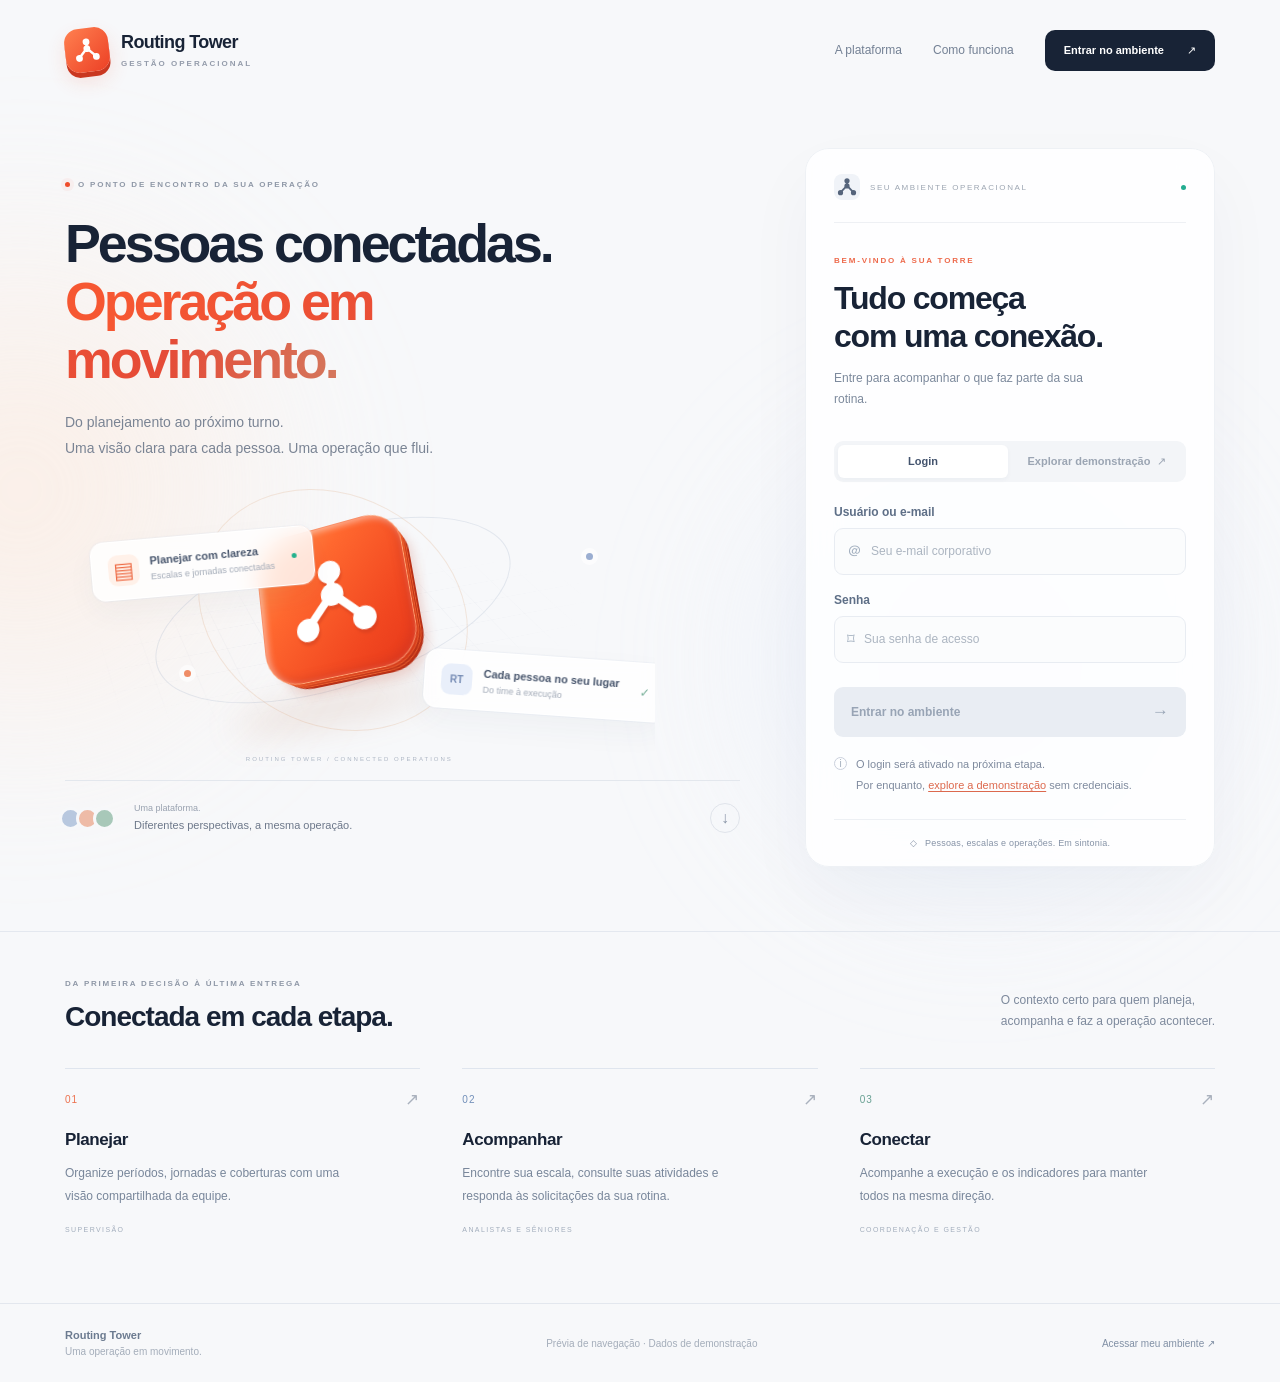
==== index.html @ df86e474 "Renova portal com marca 3D animada e acesso integrado" ====
<!doctype html>
<html lang="pt-BR"><head><meta charset="utf-8"><meta name="viewport" content="width=device-width,initial-scale=1"><meta name="theme-color" content="#f7f8fa"><meta name="description" content="Routing Tower. Pessoas, escalas e operações conectadas em um só ambiente."><title>Routing Tower · Sua operação em movimento</title><link rel="icon" href="./panels/icons/icon32.png"><link rel="stylesheet" href="./assets/landing.css?v=20261027b"></head>
<body>
<div class="ambient ambient-orange" aria-hidden="true"></div><div class="ambient ambient-blue" aria-hidden="true"></div>
<header class="navigation"><a href="./index.html" class="identity" aria-label="Routing Tower, início"><span class="identity-mark"><svg viewBox="0 0 100 100" fill="none" aria-hidden="true"><path d="M50 30V45M50 45L26 70M50 45L74 70" stroke="currentColor" stroke-width="7" stroke-linecap="round" stroke-linejoin="round"/><circle cx="50" cy="26" r="10" fill="currentColor"/><circle cx="50" cy="46" r="10" fill="currentColor"/><circle cx="25" cy="72" r="10" fill="currentColor"/><circle cx="75" cy="72" r="10" fill="currentColor"/></svg></span><span>Routing Tower<small>GESTÃO OPERACIONAL</small></span></a><nav aria-label="Navegação principal"><a href="#plataforma">A plataforma</a><a href="#fluxo">Como funciona</a><button class="nav-access" data-login>Entrar no ambiente <span aria-hidden="true">↗</span></button></nav></header>
<main>
<section class="hero-layout" id="plataforma">
<div class="story"><div class="eyebrow"><span></span> O PONTO DE ENCONTRO DA SUA OPERAÇÃO</div><h1>Pessoas conectadas.<br><em>Operação em<br class="desktop-break"> movimento.</em></h1><p class="intro">Do planejamento ao próximo turno.<br>Uma visão clara para cada pessoa. Uma operação que flui.</p>
<div class="scene" id="brandScene" role="img" aria-label="Símbolo Routing Tower em três dimensões, conectando pessoas e operações">
<div class="scene-grid" aria-hidden="true"></div><div class="ground-shadow" aria-hidden="true"></div>
<div class="orbit orbit-one" aria-hidden="true"></div><div class="orbit orbit-two" aria-hidden="true"></div>
<div class="brand-float" aria-hidden="true"><div class="brand-object" id="brandObject"><div class="brand-back"></div><div class="brand-layer layer-one"></div><div class="brand-layer layer-two"></div><div class="brand-face"><svg viewBox="0 0 100 100" fill="none" aria-hidden="true"><path d="M50 30V45M50 45L26 70M50 45L74 70" stroke="currentColor" stroke-width="7" stroke-linecap="round" stroke-linejoin="round"/><circle cx="50" cy="26" r="10" fill="currentColor"/><circle cx="50" cy="46" r="10" fill="currentColor"/><circle cx="25" cy="72" r="10" fill="currentColor"/><circle cx="75" cy="72" r="10" fill="currentColor"/></svg><span class="brand-shine"></span></div></div></div>
<div class="float-label label-plan"><span class="chip-icon">▤</span><div><strong>Planejar com clareza</strong><small>Escalas e jornadas conectadas</small></div><i></i></div>
<div class="float-label label-team"><span class="chip-avatar">RT</span><div><strong>Cada pessoa no seu lugar</strong><small>Do time à execução</small></div><span class="chip-check">✓</span></div>
<span class="orbit-dot dot-one" aria-hidden="true"></span><span class="orbit-dot dot-two" aria-hidden="true"></span><span class="coordinate" aria-hidden="true">ROUTING TOWER / CONNECTED OPERATIONS</span>
</div>
<div class="story-footer"><span class="connected-dots"><i></i><i></i><i></i></span><p>Uma plataforma.<strong>Diferentes perspectivas, a mesma operação.</strong></p><a href="#fluxo" aria-label="Conhecer o fluxo">↓</a></div></div>
<aside class="access-card" id="acesso" aria-labelledby="accessTitle"><div class="card-topline"><span class="mini-mark"><svg viewBox="0 0 100 100" fill="none" aria-hidden="true"><path d="M50 30V45M50 45L26 70M50 45L74 70" stroke="currentColor" stroke-width="7" stroke-linecap="round" stroke-linejoin="round"/><circle cx="50" cy="26" r="10" fill="currentColor"/><circle cx="50" cy="46" r="10" fill="currentColor"/><circle cx="25" cy="72" r="10" fill="currentColor"/><circle cx="75" cy="72" r="10" fill="currentColor"/></svg></span><span>SEU AMBIENTE OPERACIONAL</span><span class="card-dot"></span></div><div class="access-heading"><span class="welcome-kicker">BEM-VINDO À SUA TORRE</span><h2 id="accessTitle">Tudo começa<br>com uma conexão.</h2><p>Entre para acompanhar o que faz parte da sua rotina.</p></div>
<div class="access-tabs" role="tablist" aria-label="Forma de acesso"><button id="loginTab" role="tab" aria-selected="true" aria-controls="loginPanel">Login</button><button id="demoTab" role="tab" aria-selected="false" aria-controls="demoPanel">Explorar demonstração <span>↗</span></button></div>
<section id="loginPanel" role="tabpanel" aria-labelledby="loginTab"><form id="accessForm"><label for="username">Usuário ou e-mail</label><div class="input-shell"><span aria-hidden="true">＠</span><input id="username" type="text" placeholder="Seu e-mail corporativo" autocomplete="off" disabled></div><label for="password">Senha</label><div class="input-shell"><span aria-hidden="true">⌑</span><input id="password" type="password" placeholder="Sua senha de acesso" autocomplete="off" disabled></div><button class="enter-button" type="submit" disabled>Entrar no ambiente <span>→</span></button></form><div class="preview-notice"><span aria-hidden="true">i</span><p>O login será ativado na próxima etapa.<br>Por enquanto, <button id="tryDemo">explore a demonstração</button> sem credenciais.</p></div></section>
<section id="demoPanel" role="tabpanel" aria-labelledby="demoTab" hidden><form id="loginForm"><label for="demoRole">Como você quer explorar?</label><div class="select-shell"><select id="demoRole" name="role"><option value="supervisor">Supervisor</option><option value="analista">Analista</option><option value="analista_senior">Analista sênior</option><option value="coordenador">Coordenador</option><option value="gerente">Gerente</option></select><span>⌄</span></div><div class="profile-preview"><span id="profileIcon">◈</span><div><strong id="profileName">Uma visão completa da sua equipe</strong><p id="profileDescription">Operação, escala e acompanhamento em um só painel.</p></div></div><button id="submitLogin" class="enter-button" type="submit">Explorar ambiente <span>→</span></button></form><div class="preview-notice"><span aria-hidden="true">i</span><p>Dados fictícios para testar a navegação.<br>Nenhuma ação altera a operação real.</p></div></section>
<div class="access-bottom"><span class="lock-icon" aria-hidden="true">◇</span> Pessoas, escalas e operações. Em sintonia.</div></aside>
</section>
<section class="flow-section" id="fluxo"><div class="flow-heading"><div><span class="eyebrow">DA PRIMEIRA DECISÃO À ÚLTIMA ENTREGA</span><h2>Conectada em cada etapa.</h2></div><p>O contexto certo para quem planeja,<br>acompanha e faz a operação acontecer.</p></div><div class="flow-grid"><article><div class="flow-icon orange">01 <span>↗</span></div><h3>Planejar</h3><p>Organize períodos, jornadas e coberturas com uma visão compartilhada da equipe.</p><span class="flow-tag">SUPERVISÃO</span></article><article><div class="flow-icon blue">02 <span>↗</span></div><h3>Acompanhar</h3><p>Encontre sua escala, consulte suas atividades e responda às solicitações da sua rotina.</p><span class="flow-tag">ANALISTAS E SÊNIORES</span></article><article><div class="flow-icon green">03 <span>↗</span></div><h3>Conectar</h3><p>Acompanhe a execução e os indicadores para manter todos na mesma direção.</p><span class="flow-tag">COORDENAÇÃO E GESTÃO</span></article></div></section>
</main><footer><a class="footer-brand" href="#plataforma">Routing Tower<span>Uma operação em movimento.</span></a><span>Prévia de navegação · Dados de demonstração</span><a href="#acesso" data-login>Acessar meu ambiente ↗</a></footer><script src="./assets/portal.js?v=20261027b" defer></script></body></html>
---- assets/landing.css ----
@charset "UTF-8";
:root{--ink:#182336;--muted:#7a8494;--orange:#ef4d2b;--line:#e6eaf0;--paper:#f7f8fa;font-family:"Segoe UI",Arial,sans-serif;color:var(--ink);background:var(--paper);font-synthesis:none}*{box-sizing:border-box}html{scroll-behavior:smooth;scroll-padding-top:100px}body{margin:0;overflow-x:hidden}button,input,select{font:inherit}button,a{-webkit-tap-highlight-color:transparent}button{cursor:pointer}a{color:inherit;text-decoration:none}button:disabled{cursor:not-allowed}button:focus-visible,a:focus-visible,select:focus-visible,input:focus-visible{outline:3px solid #648de1;outline-offset:5px}[hidden]{display:none!important}.ambient{position:absolute;pointer-events:none;z-index:-1;width:700px;height:700px;border-radius:50%;filter:blur(65px);opacity:.55}.ambient-orange{top:140px;left:-330px;background:radial-gradient(circle,#ffe5d3,transparent 67%)}.ambient-blue{right:0;top:310px;background:radial-gradient(circle,#dde7fa,transparent 65%);width:600px}.navigation{height:100px;max-width:1480px;margin:auto;padding:0 65px;display:flex;align-items:center;justify-content:space-between;gap:25px;position:relative;z-index:10}.identity{display:flex;align-items:center;gap:12px;font-size:18px;font-weight:750;letter-spacing:-.6px}.identity-mark{display:grid;place-items:center;width:44px;height:44px;border-radius:14px;color:#fff;background:linear-gradient(140deg,#ff8050,#ec4025);box-shadow:0 5px 0 #c93720,0 9px 20px #ef4d2b24;transform:rotate(-7deg)}.identity-mark svg{width:34px;height:34px}.identity small{display:block;font-size:8px;letter-spacing:2px;font-weight:600;color:#949cab;margin-top:6px}.navigation nav{display:flex;align-items:center;gap:31px}.navigation nav>a{font-size:12px;color:#738094;transition:color .2s}.navigation nav>a:hover{color:var(--orange)}.nav-access{display:flex;gap:23px;align-items:center;background:var(--ink);color:white;border:0;border-radius:10px;padding:14px 19px;font-size:11px;font-weight:650;transition:transform .25s,box-shadow .25s}.nav-access:hover{transform:translateY(-3px);box-shadow:0 8px 25px #18233625}.hero-layout{display:grid;grid-template-columns:minmax(0,1fr) 410px;gap:65px;max-width:1350px;padding:48px 65px 64px;margin:auto;align-items:center}.story{min-width:0;position:relative}.eyebrow{font-size:8px;letter-spacing:1.8px;font-weight:750;color:#8f98a7;display:flex;align-items:center;gap:8px}.eyebrow>span{width:5px;height:5px;border-radius:50%;background:var(--orange);box-shadow:0 0 0 4px #ef4d2b0c}h1{font-size:clamp(40px,4.2vw,63px);line-height:1.08;letter-spacing:-3px;font-weight:700;margin:25px 0 21px}h1 em{font-style:normal;background:linear-gradient(100deg,#f65732 10%,#e54b37 70%,#d4775d);color:transparent;background-clip:text}.intro{font-size:13px;line-height:1.9;color:var(--muted);margin:0;max-width:410px}.scene{height:305px;position:relative;max-width:620px;margin:0 -15px 0 -30px;perspective:1000px;isolation:isolate}.scene-grid{position:absolute;inset:10px 0 -20px;background-image:linear-gradient(#a7b0c41a 1px,transparent 1px),linear-gradient(90deg,#a7b0c41a 1px,transparent 1px);background-size:38px 38px;transform:rotateX(60deg) rotateZ(-20deg);mask-image:radial-gradient(ellipse,black 10%,transparent 63%);z-index:-1}.ground-shadow{position:absolute;width:200px;height:28px;top:232px;left:48%;transform:translateX(-50%) rotate(-12deg);background:#b8754d2e;filter:blur(17px);border-radius:50%;animation:shadow-breathe 7s ease-in-out infinite}.brand-float{position:absolute;top:58px;left:48%;width:158px;height:158px;transform:translateX(-50%);animation:levitate 7s ease-in-out infinite;perspective:700px}.brand-object{position:relative;width:100%;height:100%;transform-style:preserve-3d;transform:rotateX(16deg) rotateY(-20deg) rotateZ(-8deg);will-change:transform}.brand-face,.brand-back,.brand-layer{position:absolute;inset:0;border-radius:37px;backface-visibility:visible}.brand-back{background:#b93016;transform:translateZ(-29px);box-shadow:3px 6px 12px #be361832}.brand-layer{background:linear-gradient(120deg,#ec5a28,#b62e16);border:1px solid #eb5e2c;transform:translateZ(-20px)}.layer-two{transform:translateZ(-10px);background:linear-gradient(140deg,#ff7c39,#d23718)}.brand-face{display:grid;place-items:center;color:white;background:linear-gradient(135deg,#ff9853 0%,#ff682f 33%,#f14720 75%,#e6381a);border:1px solid #ffc49c99;box-shadow:inset 3px 3px 7px #fff7, inset -4px -5px 9px #b52b2640;transform:translateZ(1px);overflow:hidden}.brand-face svg{width:120px;height:120px;filter:drop-shadow(1px 4px 1px #bd351d55);transform:translateZ(7px)}.brand-shine{position:absolute;inset:-90%;background:linear-gradient(110deg,transparent 43%,#ffffff38 50%,transparent 57%);transform:translateX(-60%);animation:shine 10s ease-in-out infinite;pointer-events:none}.orbit{position:absolute;left:48%;top:148px;width:370px;height:155px;border:1px solid #b3bed14f;border-radius:50%;transform:translate(-50%,-50%) rotate(-18deg);z-index:-1}.orbit-two{width:280px;height:230px;transform:translate(-50%,-50%) rotate(28deg);border-color:#e3ba9c52}.float-label{display:flex;align-items:center;gap:11px;position:absolute;background:#ffffffcf;backdrop-filter:blur(12px);padding:13px 16px;border:1px solid #fff;border-radius:13px;box-shadow:0 12px 30px #3341550b,0 0 0 1px #dce2ed40;animation:drift 8s ease-in-out infinite;white-space:nowrap;z-index:2}.float-label strong{font-size:10px;display:block;color:#45536a;font-weight:650}.float-label small{font-size:8px;color:#a1a9b6;display:block;margin-top:5px}.label-plan{left:9%;top:72px;transform:rotate(-5deg);animation-delay:-2s}.label-team{right:-2%;top:194px;transform:rotate(4deg);animation-delay:-5s}.chip-icon,.chip-avatar{display:grid;place-items:center;width:31px;height:31px;border-radius:9px;background:#fff1e9;color:#ee6b45;font-size:22px}.chip-avatar{background:#e9effa;color:#748ab3;font-size:10px;font-weight:700}.float-label i{width:5px;height:5px;background:#24b18d;border-radius:50%;margin-left:6px}.chip-check{color:#70ab92;margin-left:10px;font-size:12px}.orbit-dot{position:absolute;width:7px;height:7px;border-radius:50%;box-shadow:0 0 0 5px #fff9;animation:dot-glow 4s ease-in-out infinite}.dot-one{left:24%;top:208px;background:#ef8c66}.dot-two{right:10%;top:91px;background:#9baed1;animation-delay:-2s}.coordinate{position:absolute;bottom:5px;left:34%;font-size:6px;color:#acb5c3;letter-spacing:2px}.story-footer{display:flex;gap:13px;align-items:center;border-top:1px solid #e3e7ed;padding-top:20px;margin-top:13px}.story-footer p{font-size:9px;color:#98a1af;line-height:1.7;margin:0}.story-footer strong{display:block;font-size:10px;font-weight:500;color:#6d788a}.story-footer>a{margin-left:auto;border:1px solid #e0e4eb;border-radius:50%;width:30px;height:30px;display:grid;place-items:center;color:#8a96a8}.connected-dots{display:flex;margin-right:5px}.connected-dots i{display:block;width:23px;height:23px;border-radius:50%;background:#b8c8df;border:3px solid var(--paper);margin-left:-6px}.connected-dots i:nth-child(2){background:#eebba7}.connected-dots i:nth-child(3){background:#a8c8b9}.access-card{position:relative;isolation:isolate;background:#ffffffdb;backdrop-filter:blur(16px);border:1px solid #fff;border-radius:24px;padding:25px 28px 0;box-shadow:0 30px 70px #253b650a,0 4px 14px #253b6504;animation:card-appear .8s cubic-bezier(.2,.8,.2,1) both;scroll-margin-top:30px}.access-card::before{content:"";position:absolute;inset:-1px;border:1px solid #dde3ec80;border-radius:24px;pointer-events:none}.card-topline{display:flex;align-items:center;gap:10px;padding-bottom:22px;border-bottom:1px solid #eef0f4;color:#9ca5b2;font-size:7px;letter-spacing:1.6px}.mini-mark{width:26px;height:26px;color:#55647b;background:#f0f3f8;border-radius:8px}.mini-mark svg{width:26px;height:26px}.card-dot{width:5px;height:5px;background:#23ac90;border-radius:50%;margin-left:auto}.access-heading{padding:26px 0 18px}.welcome-kicker{color:#ed694b;letter-spacing:1.8px;font-size:7px;font-weight:750}.access-heading h2{font-size:32px;line-height:1.2;letter-spacing:-1.2px;font-weight:650;margin:12px 0}.access-heading>p{font-size:11px;line-height:1.8;color:#98a1ae;max-width:270px}.access-tabs{display:flex;background:#f3f5f8;padding:4px;border-radius:9px;margin:0 0 23px;gap:4px}.access-tabs button{border:0;padding:10px 8px;background:transparent;flex:1;white-space:nowrap;color:#9ba5b3;font-size:10px;font-weight:600;border-radius:6px;transition:background .2s,color .2s,box-shadow .2s}.access-tabs button[aria-selected=true]{background:white;color:#43536d;box-shadow:0 2px 5px #27394e09}.access-tabs button span{margin-left:4px}label{display:block;font-size:10px;font-weight:600;color:#647187;margin:18px 0 9px}.input-shell{display:flex;align-items:center;border:1px solid #e8ecf2;border-radius:9px;background:#fbfcfd;height:45px;padding:0 12px;gap:9px}.input-shell>span{color:#a1aebe;font-size:15px}.input-shell input{font-size:11px;color:#a0a9b7;background:transparent;border:0;min-width:0;width:100%;padding:10px 0}.input-shell input::placeholder{color:#acb5c1}.input-shell input:disabled{cursor:not-allowed;opacity:1;-webkit-text-fill-color:#acb5c1}.enter-button{border:0;width:100%;display:flex;align-items:center;justify-content:space-between;border-radius:9px;color:white;background:linear-gradient(110deg,#f2613b,#ec4728);padding:15px 17px;margin-top:24px;font-size:11px;font-weight:600;transition:transform .2s,box-shadow .2s}.enter-button:not(:disabled):hover{transform:translateY(-2px);box-shadow:0 7px 20px #ec47282a}.enter-button:disabled{background:#e9edf3;color:#98a4b5}.enter-button span{font-size:17px;font-weight:400}.preview-notice{display:flex;gap:9px;margin:17px 0 23px;color:#9ba5b3}.preview-notice>span{font-size:10px;color:#a1acbb;border:1px solid #c9d0dc;border-radius:50%;width:13px;height:13px;text-align:center;line-height:12px;flex-shrink:0;margin-top:3px}.preview-notice p{font-size:9px;line-height:1.9;margin:0}.preview-notice button{border:0;background:transparent;color:#dc694e;padding:0;font-size:inherit;text-decoration:underline;text-underline-offset:2px}.access-bottom{font-size:8px;color:#a2adbc;display:flex;gap:8px;align-items:center;justify-content:center;border-top:1px solid #edf0f4;padding:18px 0;letter-spacing:.2px}.select-shell{position:relative}.select-shell select{appearance:none;width:100%;padding:14px 38px 14px 14px;border:1px solid #e2e8f0;border-radius:9px;background:white;color:#465873;font-size:12px;cursor:pointer}.select-shell>span{position:absolute;right:16px;top:10px;color:#8b99ac;pointer-events:none}.profile-preview{display:flex;gap:12px;padding:17px 13px;border:1px solid #e8edf5;border-radius:10px;background:#f8fafd;margin:20px 0 5px;min-height:98px}.profile-preview>span{background:#eaf0fb;color:#7891b9;width:30px;height:30px;display:grid;place-items:center;flex-shrink:0;border-radius:8px}.profile-preview strong{font-size:10px;color:#536680;line-height:1.6;display:block}.profile-preview p{font-size:9px;line-height:1.9;color:#9aa5b5;margin:5px 0 0}.flow-section{max-width:1350px;margin:0 auto;padding:47px 65px 70px;border-top:1px solid #e4e8ef}.flow-heading{display:flex;align-items:end;justify-content:space-between;gap:25px}.flow-heading h2{font-size:28px;font-weight:600;letter-spacing:-1px;margin:13px 0 0}.flow-heading>p{color:#98a2b0;font-size:11px;line-height:1.8;margin:0}.flow-grid{display:grid;grid-template-columns:repeat(3,1fr);gap:42px;margin-top:35px}.flow-grid article{border-top:1px solid #dfe5ee;padding-top:20px;transition:transform .3s}.flow-grid article:hover{transform:translateY(-5px)}.flow-icon{display:flex;justify-content:space-between;align-items:center;font-size:10px;color:#ec724f;letter-spacing:1px}.flow-icon>span{color:#a9b1bd;font-size:17px}.flow-icon.blue{color:#718fb9}.flow-icon.green{color:#68a193}.flow-grid h3{font-size:17px;font-weight:600;letter-spacing:-.4px;margin:20px 0 10px}.flow-grid p{font-size:11px;color:#929dad;line-height:1.9;max-width:300px}.flow-tag{display:block;color:#a2adbc;font-size:7px;letter-spacing:1.4px;margin-top:19px}footer{display:flex;align-items:center;justify-content:space-between;gap:20px;border-top:1px solid #e3e7ee;max-width:1350px;padding:25px 65px;margin:auto;color:#a4adba;font-size:9px}.footer-brand{font-size:11px;font-weight:650;color:#6c7b90}.footer-brand span{font-size:9px;font-weight:400;display:block;color:#a4adba;margin-top:5px}footer>a:last-child{font-size:10px;color:#8190a5}@keyframes levitate{0%,100%{translate:0 0}50%{translate:0 -13px}}@keyframes shadow-breathe{0%,100%{scale:1;opacity:1}50%{scale:.85;opacity:.6}}@keyframes drift{0%,100%{translate:0 0}50%{translate:0 -9px}}@keyframes dot-glow{0%,100%{opacity:.5}50%{opacity:1}}@keyframes shine{0%,70%,100%{translate:-70% 0}85%{translate:70% 0}}@keyframes card-appear{from{opacity:0;transform:translateY(20px)}to{opacity:1;transform:translateY(0)}}
@media(min-width:1450px){.hero-layout{gap:95px}.scene{height:330px}.brand-float{top:65px}.label-plan{left:8%}.label-team{right:-4%}}@media(max-width:1150px){.navigation{padding:0 35px}.hero-layout{padding:30px 35px 50px;grid-template-columns:minmax(0,1fr) 370px;gap:30px}h1{font-size:46px;letter-spacing:-2.3px}.access-card{padding:22px 24px 0}.label-plan{left:0;top:57px}.label-team{right:-3%;top:200px}.float-label{padding:11px}.float-label strong{font-size:9px}.float-label small{font-size:7px}.scene{margin-left:-20px;margin-right:-10px}.flow-section{padding:40px 35px 55px}footer{padding:25px 35px}.coordinate{left:18%}}@media(max-width:850px){.hero-layout{grid-template-columns:1fr;max-width:650px;gap:38px;padding-top:35px}.navigation{height:85px}.navigation nav{gap:20px}.navigation nav>a{display:none}h1{font-size:52px}.desktop-break{display:none}.scene{max-width:520px;margin:10px auto 0}.access-card{max-width:450px;width:100%;justify-self:center;padding:25px 28px 0}.story-footer{max-width:520px;margin:auto}.access-heading h2 br{display:none}.access-heading h2{font-size:29px}.access-heading p{max-width:100%}.flow-grid{gap:25px}.flow-heading>p{display:none}.label-plan{left:3%}.label-team{right:0}.coordinate{left:25%}footer>span{display:none}}@media(max-width:500px){.navigation{padding:0 22px;height:80px;gap:10px}.identity{font-size:15px;gap:10px}.identity-mark{width:35px;height:35px;border-radius:11px}.identity-mark svg{width:29px;height:29px}.identity small{font-size:6px;letter-spacing:1.4px}.nav-access{font-size:9px;padding:12px;gap:11px}.hero-layout{padding:30px 23px 45px;gap:32px}.eyebrow{font-size:6px;letter-spacing:1.3px}h1{font-size:42px;letter-spacing:-2px;margin:20px 0}.intro{font-size:12px}.scene{height:280px;margin:15px -12px 0}.brand-float{width:134px;height:134px;top:64px}.brand-face,.brand-back,.brand-layer{border-radius:30px}.brand-face svg{width:102px;height:102px}.orbit-one{width:310px;height:125px}.orbit-two{width:220px;height:205px}.label-plan{left:0;top:42px}.label-team{right:0;top:199px}.float-label{gap:8px;padding:11px;border-radius:10px}.float-label strong{font-size:8px}.float-label small{font-size:6px}.chip-icon,.chip-avatar{width:25px;height:25px;font-size:16px}.chip-avatar{font-size:8px}.label-plan i{display:none}.ground-shadow{top:225px;width:150px}.dot-one{left:15%}.dot-two{right:8%;top:117px}.coordinate{bottom:7px;font-size:5px;letter-spacing:1.6px;left:21%}.access-card{padding:24px 23px 0;border-radius:20px}.access-heading h2{font-size:29px}.story-footer p{font-size:8px}.story-footer strong{font-size:9px}.flow-section{padding:35px 23px 45px}.flow-heading h2{font-size:25px}.flow-grid{grid-template-columns:1fr;gap:25px;margin-top:30px}.flow-grid article{display:grid;grid-template-columns:35px 1fr;column-gap:15px}.flow-icon{grid-row:span 3;display:block;padding-top:3px}.flow-icon>span{display:none}.flow-grid h3{margin:0 0 8px}.flow-grid p{margin:0;font-size:11px;max-width:100%}.flow-tag{grid-column:2;margin-top:12px}footer{padding:22px 23px}.ambient{max-width:100vw}.ambient-blue{top:600px}.access-bottom{font-size:7px}.access-tabs button{font-size:9px}}
@media(prefers-reduced-motion:reduce){html{scroll-behavior:auto}*,*::before,*::after{animation:none!important;transition:none!important}.brand-object{will-change:auto}}

/* Readable supporting text and form controls at every viewport. */
.intro{font-size:14px}.access-heading>p{font-size:12px;color:#7c899c}.card-topline{font-size:8px}.welcome-kicker{font-size:8px}.access-tabs button{font-size:11px}label{font-size:12px;color:#5e6f87}.input-shell input{font-size:12px}.input-shell{height:47px}.enter-button{font-size:12px}.preview-notice p{font-size:11px;color:#7e8a9e}.access-bottom{font-size:9px;color:#8592a6}.profile-preview strong{font-size:12px}.profile-preview p{font-size:11px;color:#7d8a9e}.profile-preview{min-height:112px}.flow-grid p{font-size:12px;color:#78869a}.flow-heading>p{font-size:12px;color:#7d899c}footer{font-size:10px}.footer-brand span{font-size:10px}.story-footer strong{font-size:11px}.float-label strong{font-size:11px}.float-label small{font-size:9px}
@media(max-width:500px){.intro{font-size:13px}.access-tabs button{font-size:10px}.card-topline{font-size:7px}.float-label strong{font-size:9px}.float-label small{font-size:7px}.preview-notice p{font-size:11px}.access-bottom{font-size:8px}.story-footer strong{font-size:10px}}
.scene{overflow:clip}
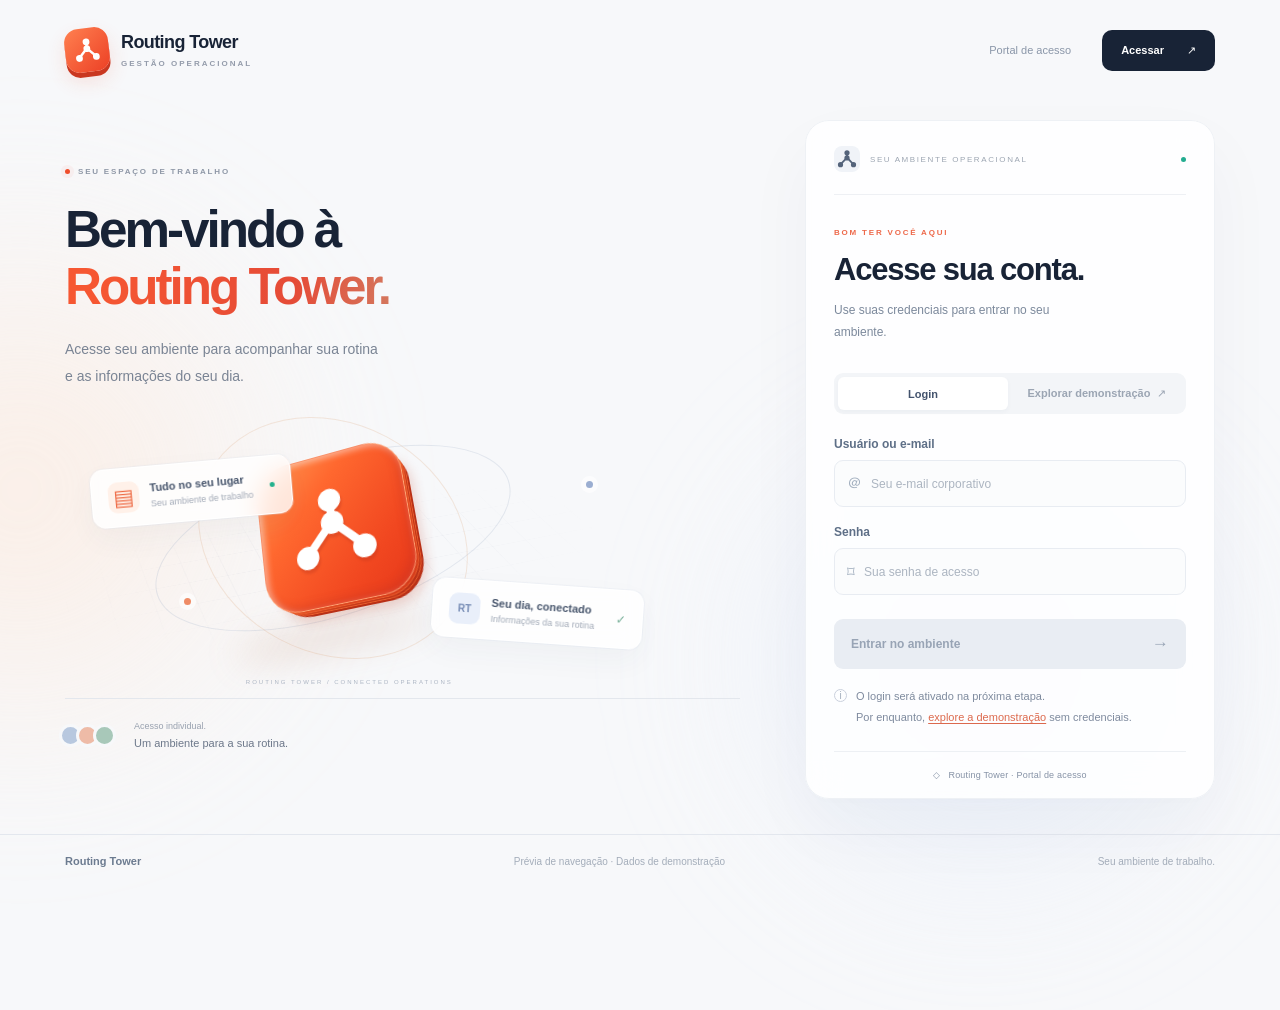
==== commit 05b04e14: "Preserva layouts originais, remove Tickets e organiza navegacao lateral" ====
--- a/index.html
+++ b/index.html
@@ -1,25 +1,25 @@
 <!doctype html>
-<html lang="pt-BR"><head><meta charset="utf-8"><meta name="viewport" content="width=device-width,initial-scale=1"><meta name="theme-color" content="#f7f8fa"><meta name="description" content="Routing Tower. Pessoas, escalas e operações conectadas em um só ambiente."><title>Routing Tower · Sua operação em movimento</title><link rel="icon" href="./panels/icons/icon32.png"><link rel="stylesheet" href="./assets/landing.css?v=20261027b"></head>
-<body>
+<html lang="pt-BR"><head><meta charset="utf-8"><meta name="viewport" content="width=device-width,initial-scale=1"><meta name="theme-color" content="#f7f8fa"><meta name="description" content="Acesse seu ambiente na Routing Tower."><title>Routing Tower · Bem-vindo</title><link rel="icon" href="./panels/icons/icon32.png"><link rel="stylesheet" href="./assets/landing.css?v=20261027c"></head>
+<body class="welcome-page">
 <div class="ambient ambient-orange" aria-hidden="true"></div><div class="ambient ambient-blue" aria-hidden="true"></div>
-<header class="navigation"><a href="./index.html" class="identity" aria-label="Routing Tower, início"><span class="identity-mark"><svg viewBox="0 0 100 100" fill="none" aria-hidden="true"><path d="M50 30V45M50 45L26 70M50 45L74 70" stroke="currentColor" stroke-width="7" stroke-linecap="round" stroke-linejoin="round"/><circle cx="50" cy="26" r="10" fill="currentColor"/><circle cx="50" cy="46" r="10" fill="currentColor"/><circle cx="25" cy="72" r="10" fill="currentColor"/><circle cx="75" cy="72" r="10" fill="currentColor"/></svg></span><span>Routing Tower<small>GESTÃO OPERACIONAL</small></span></a><nav aria-label="Navegação principal"><a href="#plataforma">A plataforma</a><a href="#fluxo">Como funciona</a><button class="nav-access" data-login>Entrar no ambiente <span aria-hidden="true">↗</span></button></nav></header>
+<header class="navigation"><a href="./index.html" class="identity" aria-label="Routing Tower, início"><span class="identity-mark"><svg viewBox="0 0 100 100" fill="none" aria-hidden="true"><path d="M50 30V45M50 45L26 70M50 45L74 70" stroke="currentColor" stroke-width="7" stroke-linecap="round" stroke-linejoin="round"/><circle cx="50" cy="26" r="10" fill="currentColor"/><circle cx="50" cy="46" r="10" fill="currentColor"/><circle cx="25" cy="72" r="10" fill="currentColor"/><circle cx="75" cy="72" r="10" fill="currentColor"/></svg></span><span>Routing Tower<small>GESTÃO OPERACIONAL</small></span></a><nav aria-label="Acesso ao portal"><span class="welcome-environment">Portal de acesso</span><button class="nav-access" data-login>Acessar <span aria-hidden="true">↗</span></button></nav></header>
 <main>
 <section class="hero-layout" id="plataforma">
-<div class="story"><div class="eyebrow"><span></span> O PONTO DE ENCONTRO DA SUA OPERAÇÃO</div><h1>Pessoas conectadas.<br><em>Operação em<br class="desktop-break"> movimento.</em></h1><p class="intro">Do planejamento ao próximo turno.<br>Uma visão clara para cada pessoa. Uma operação que flui.</p>
+<div class="story"><div class="eyebrow"><span></span> SEU ESPAÇO DE TRABALHO</div><h1>Bem-vindo à<br><em>Routing Tower.</em></h1><p class="intro">Acesse seu ambiente para acompanhar sua rotina<br>e as informações do seu dia.</p>
 <div class="scene" id="brandScene" role="img" aria-label="Símbolo Routing Tower em três dimensões, conectando pessoas e operações">
 <div class="scene-grid" aria-hidden="true"></div><div class="ground-shadow" aria-hidden="true"></div>
 <div class="orbit orbit-one" aria-hidden="true"></div><div class="orbit orbit-two" aria-hidden="true"></div>
 <div class="brand-float" aria-hidden="true"><div class="brand-object" id="brandObject"><div class="brand-back"></div><div class="brand-layer layer-one"></div><div class="brand-layer layer-two"></div><div class="brand-face"><svg viewBox="0 0 100 100" fill="none" aria-hidden="true"><path d="M50 30V45M50 45L26 70M50 45L74 70" stroke="currentColor" stroke-width="7" stroke-linecap="round" stroke-linejoin="round"/><circle cx="50" cy="26" r="10" fill="currentColor"/><circle cx="50" cy="46" r="10" fill="currentColor"/><circle cx="25" cy="72" r="10" fill="currentColor"/><circle cx="75" cy="72" r="10" fill="currentColor"/></svg><span class="brand-shine"></span></div></div></div>
-<div class="float-label label-plan"><span class="chip-icon">▤</span><div><strong>Planejar com clareza</strong><small>Escalas e jornadas conectadas</small></div><i></i></div>
-<div class="float-label label-team"><span class="chip-avatar">RT</span><div><strong>Cada pessoa no seu lugar</strong><small>Do time à execução</small></div><span class="chip-check">✓</span></div>
+<div class="float-label label-plan"><span class="chip-icon">▤</span><div><strong>Tudo no seu lugar</strong><small>Seu ambiente de trabalho</small></div><i></i></div>
+<div class="float-label label-team"><span class="chip-avatar">RT</span><div><strong>Seu dia, conectado</strong><small>Informações da sua rotina</small></div><span class="chip-check">✓</span></div>
 <span class="orbit-dot dot-one" aria-hidden="true"></span><span class="orbit-dot dot-two" aria-hidden="true"></span><span class="coordinate" aria-hidden="true">ROUTING TOWER / CONNECTED OPERATIONS</span>
 </div>
-<div class="story-footer"><span class="connected-dots"><i></i><i></i><i></i></span><p>Uma plataforma.<strong>Diferentes perspectivas, a mesma operação.</strong></p><a href="#fluxo" aria-label="Conhecer o fluxo">↓</a></div></div>
-<aside class="access-card" id="acesso" aria-labelledby="accessTitle"><div class="card-topline"><span class="mini-mark"><svg viewBox="0 0 100 100" fill="none" aria-hidden="true"><path d="M50 30V45M50 45L26 70M50 45L74 70" stroke="currentColor" stroke-width="7" stroke-linecap="round" stroke-linejoin="round"/><circle cx="50" cy="26" r="10" fill="currentColor"/><circle cx="50" cy="46" r="10" fill="currentColor"/><circle cx="25" cy="72" r="10" fill="currentColor"/><circle cx="75" cy="72" r="10" fill="currentColor"/></svg></span><span>SEU AMBIENTE OPERACIONAL</span><span class="card-dot"></span></div><div class="access-heading"><span class="welcome-kicker">BEM-VINDO À SUA TORRE</span><h2 id="accessTitle">Tudo começa<br>com uma conexão.</h2><p>Entre para acompanhar o que faz parte da sua rotina.</p></div>
+<div class="story-footer"><span class="connected-dots"><i></i><i></i><i></i></span><p>Acesso individual.<strong>Um ambiente para a sua rotina.</strong></p></div></div>
+<aside class="access-card" id="acesso" aria-labelledby="accessTitle"><div class="card-topline"><span class="mini-mark"><svg viewBox="0 0 100 100" fill="none" aria-hidden="true"><path d="M50 30V45M50 45L26 70M50 45L74 70" stroke="currentColor" stroke-width="7" stroke-linecap="round" stroke-linejoin="round"/><circle cx="50" cy="26" r="10" fill="currentColor"/><circle cx="50" cy="46" r="10" fill="currentColor"/><circle cx="25" cy="72" r="10" fill="currentColor"/><circle cx="75" cy="72" r="10" fill="currentColor"/></svg></span><span>SEU AMBIENTE OPERACIONAL</span><span class="card-dot"></span></div><div class="access-heading"><span class="welcome-kicker">BOM TER VOCÊ AQUI</span><h2 id="accessTitle">Acesse sua conta.</h2><p>Use suas credenciais para entrar no seu ambiente.</p></div>
 <div class="access-tabs" role="tablist" aria-label="Forma de acesso"><button id="loginTab" role="tab" aria-selected="true" aria-controls="loginPanel">Login</button><button id="demoTab" role="tab" aria-selected="false" aria-controls="demoPanel">Explorar demonstração <span>↗</span></button></div>
 <section id="loginPanel" role="tabpanel" aria-labelledby="loginTab"><form id="accessForm"><label for="username">Usuário ou e-mail</label><div class="input-shell"><span aria-hidden="true">＠</span><input id="username" type="text" placeholder="Seu e-mail corporativo" autocomplete="off" disabled></div><label for="password">Senha</label><div class="input-shell"><span aria-hidden="true">⌑</span><input id="password" type="password" placeholder="Sua senha de acesso" autocomplete="off" disabled></div><button class="enter-button" type="submit" disabled>Entrar no ambiente <span>→</span></button></form><div class="preview-notice"><span aria-hidden="true">i</span><p>O login será ativado na próxima etapa.<br>Por enquanto, <button id="tryDemo">explore a demonstração</button> sem credenciais.</p></div></section>
-<section id="demoPanel" role="tabpanel" aria-labelledby="demoTab" hidden><form id="loginForm"><label for="demoRole">Como você quer explorar?</label><div class="select-shell"><select id="demoRole" name="role"><option value="supervisor">Supervisor</option><option value="analista">Analista</option><option value="analista_senior">Analista sênior</option><option value="coordenador">Coordenador</option><option value="gerente">Gerente</option></select><span>⌄</span></div><div class="profile-preview"><span id="profileIcon">◈</span><div><strong id="profileName">Uma visão completa da sua equipe</strong><p id="profileDescription">Operação, escala e acompanhamento em um só painel.</p></div></div><button id="submitLogin" class="enter-button" type="submit">Explorar ambiente <span>→</span></button></form><div class="preview-notice"><span aria-hidden="true">i</span><p>Dados fictícios para testar a navegação.<br>Nenhuma ação altera a operação real.</p></div></section>
-<div class="access-bottom"><span class="lock-icon" aria-hidden="true">◇</span> Pessoas, escalas e operações. Em sintonia.</div></aside>
+<section id="demoPanel" role="tabpanel" aria-labelledby="demoTab" hidden><form id="loginForm"><label for="demoRole">Como você quer explorar?</label><div class="select-shell"><select id="demoRole" name="role"><option value="supervisor">Supervisor</option><option value="analista">Analista</option><option value="analista_senior">Analista sênior</option><option value="coordenador">Coordenador</option><option value="gerente">Gerente</option></select><span>⌄</span></div><div class="profile-preview"><span id="profileIcon">◈</span><div><strong id="profileName">Ambiente de demonstração</strong><p id="profileDescription">Navegue pelo painel com dados fictícios.</p></div></div><button id="submitLogin" class="enter-button" type="submit">Explorar ambiente <span>→</span></button></form><div class="preview-notice"><span aria-hidden="true">i</span><p>Dados fictícios para testar a navegação.<br>Nenhuma ação altera a operação real.</p></div></section>
+<div class="access-bottom"><span class="lock-icon" aria-hidden="true">◇</span> Routing Tower · Portal de acesso</div></aside>
 </section>
-<section class="flow-section" id="fluxo"><div class="flow-heading"><div><span class="eyebrow">DA PRIMEIRA DECISÃO À ÚLTIMA ENTREGA</span><h2>Conectada em cada etapa.</h2></div><p>O contexto certo para quem planeja,<br>acompanha e faz a operação acontecer.</p></div><div class="flow-grid"><article><div class="flow-icon orange">01 <span>↗</span></div><h3>Planejar</h3><p>Organize períodos, jornadas e coberturas com uma visão compartilhada da equipe.</p><span class="flow-tag">SUPERVISÃO</span></article><article><div class="flow-icon blue">02 <span>↗</span></div><h3>Acompanhar</h3><p>Encontre sua escala, consulte suas atividades e responda às solicitações da sua rotina.</p><span class="flow-tag">ANALISTAS E SÊNIORES</span></article><article><div class="flow-icon green">03 <span>↗</span></div><h3>Conectar</h3><p>Acompanhe a execução e os indicadores para manter todos na mesma direção.</p><span class="flow-tag">COORDENAÇÃO E GESTÃO</span></article></div></section>
-</main><footer><a class="footer-brand" href="#plataforma">Routing Tower<span>Uma operação em movimento.</span></a><span>Prévia de navegação · Dados de demonstração</span><a href="#acesso" data-login>Acessar meu ambiente ↗</a></footer><script src="./assets/portal.js?v=20261027b" defer></script></body></html>+
+</main><footer><span class="footer-brand">Routing Tower</span><span>Prévia de navegação · Dados de demonstração</span><span>Seu ambiente de trabalho.</span></footer><script src="./assets/portal.js?v=20261027c" defer></script></body></html>
--- a/assets/landing.css
+++ b/assets/landing.css
@@ -7,3 +7,10 @@
 .intro{font-size:14px}.access-heading>p{font-size:12px;color:#7c899c}.card-topline{font-size:8px}.welcome-kicker{font-size:8px}.access-tabs button{font-size:11px}label{font-size:12px;color:#5e6f87}.input-shell input{font-size:12px}.input-shell{height:47px}.enter-button{font-size:12px}.preview-notice p{font-size:11px;color:#7e8a9e}.access-bottom{font-size:9px;color:#8592a6}.profile-preview strong{font-size:12px}.profile-preview p{font-size:11px;color:#7d8a9e}.profile-preview{min-height:112px}.flow-grid p{font-size:12px;color:#78869a}.flow-heading>p{font-size:12px;color:#7d899c}footer{font-size:10px}.footer-brand span{font-size:10px}.story-footer strong{font-size:11px}.float-label strong{font-size:11px}.float-label small{font-size:9px}
 @media(max-width:500px){.intro{font-size:13px}.access-tabs button{font-size:10px}.card-topline{font-size:7px}.float-label strong{font-size:9px}.float-label small{font-size:7px}.preview-notice p{font-size:11px}.access-bottom{font-size:8px}.story-footer strong{font-size:10px}}
 .scene{overflow:clip}
+
+/* Welcome and access screen, shared by every user profile. */
+.welcome-page .hero-layout{min-height:calc(100svh - 170px);padding-top:20px;padding-bottom:35px}.welcome-page h1{font-size:clamp(42px,4vw,58px);line-height:1.12}.welcome-page .scene{height:300px}.welcome-page .story-footer{margin-top:8px}.welcome-environment{font-size:11px;color:#8a96a8}.welcome-page .access-heading h2{font-size:31px}.welcome-page footer{font-size:10px;padding-top:20px;padding-bottom:20px}
+@media(max-width:850px){.welcome-page .hero-layout{min-height:0;padding-top:20px;gap:28px}.welcome-page .scene{height:265px}.welcome-page .story-footer{display:none}.welcome-environment{display:none}}
+@media(max-width:500px){.welcome-page .hero-layout{padding-top:12px;gap:20px}.welcome-page h1{font-size:38px;margin:18px 0 15px}.welcome-page .intro{font-size:12px}.welcome-page .scene{height:230px;margin-top:5px}.welcome-page .brand-float{top:40px;width:118px;height:118px}.welcome-page .brand-face svg{width:90px;height:90px}.welcome-page .label-plan{top:30px}.welcome-page .label-team{top:161px}.welcome-page .ground-shadow{top:183px}.welcome-page .orbit{top:120px}.welcome-page .coordinate{display:none}.welcome-page .access-heading h2{font-size:28px}.welcome-page footer>span:last-child{display:none}}
+
+.welcome-page .label-team{right:2%}
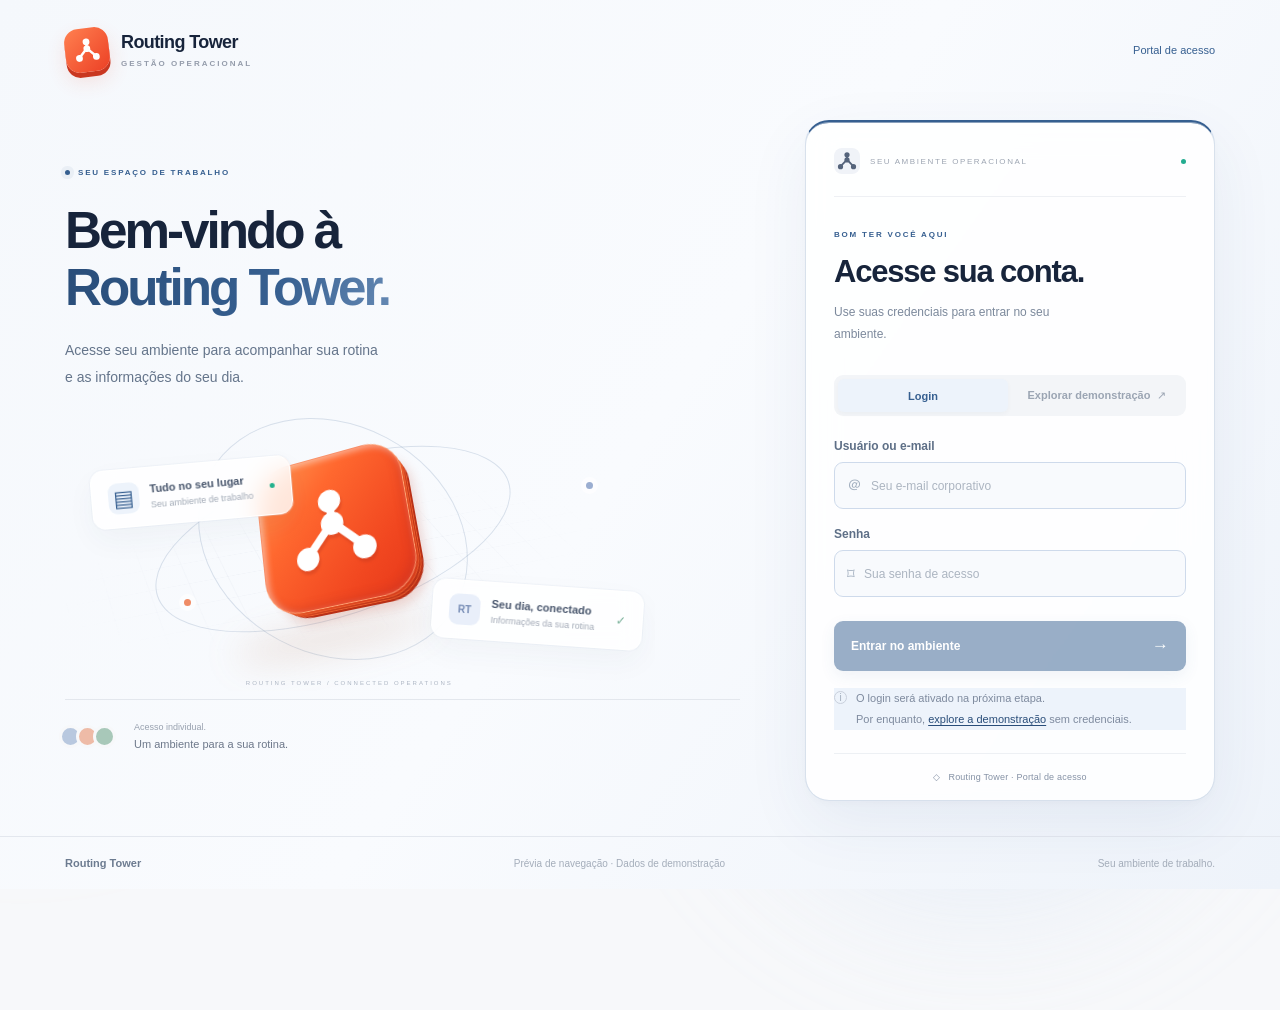
==== commit a9a74fe5: "Add contextual operation summaries and blue welcome controls" ====
--- a/index.html
+++ b/index.html
@@ -1,8 +1,8 @@
 <!doctype html>
-<html lang="pt-BR"><head><meta charset="utf-8"><meta name="viewport" content="width=device-width,initial-scale=1"><meta name="theme-color" content="#f7f8fa"><meta name="description" content="Acesse seu ambiente na Routing Tower."><title>Routing Tower · Bem-vindo</title><link rel="icon" href="./panels/icons/icon32.png"><link rel="stylesheet" href="./assets/landing.css?v=20261027c"></head>
+<html lang="pt-BR"><head><meta charset="utf-8"><meta name="viewport" content="width=device-width,initial-scale=1"><meta name="theme-color" content="#f7f8fa"><meta name="description" content="Acesse seu ambiente na Routing Tower."><title>Routing Tower · Bem-vindo</title><link rel="icon" href="./panels/icons/icon32.png"><link rel="stylesheet" href="./assets/landing.css?v=20261027h"></head>
 <body class="welcome-page">
 <div class="ambient ambient-orange" aria-hidden="true"></div><div class="ambient ambient-blue" aria-hidden="true"></div>
-<header class="navigation"><a href="./index.html" class="identity" aria-label="Routing Tower, início"><span class="identity-mark"><svg viewBox="0 0 100 100" fill="none" aria-hidden="true"><path d="M50 30V45M50 45L26 70M50 45L74 70" stroke="currentColor" stroke-width="7" stroke-linecap="round" stroke-linejoin="round"/><circle cx="50" cy="26" r="10" fill="currentColor"/><circle cx="50" cy="46" r="10" fill="currentColor"/><circle cx="25" cy="72" r="10" fill="currentColor"/><circle cx="75" cy="72" r="10" fill="currentColor"/></svg></span><span>Routing Tower<small>GESTÃO OPERACIONAL</small></span></a><nav aria-label="Acesso ao portal"><span class="welcome-environment">Portal de acesso</span><button class="nav-access" data-login>Acessar <span aria-hidden="true">↗</span></button></nav></header>
+<header class="navigation"><a href="./index.html" class="identity" aria-label="Routing Tower, início"><span class="identity-mark"><svg viewBox="0 0 100 100" fill="none" aria-hidden="true"><path d="M50 30V45M50 45L26 70M50 45L74 70" stroke="currentColor" stroke-width="7" stroke-linecap="round" stroke-linejoin="round"/><circle cx="50" cy="26" r="10" fill="currentColor"/><circle cx="50" cy="46" r="10" fill="currentColor"/><circle cx="25" cy="72" r="10" fill="currentColor"/><circle cx="75" cy="72" r="10" fill="currentColor"/></svg></span><span>Routing Tower<small>GESTÃO OPERACIONAL</small></span></a><nav aria-label="Acesso ao portal"><span class="welcome-environment">Portal de acesso</span></nav></header>
 <main>
 <section class="hero-layout" id="plataforma">
 <div class="story"><div class="eyebrow"><span></span> SEU ESPAÇO DE TRABALHO</div><h1>Bem-vindo à<br><em>Routing Tower.</em></h1><p class="intro">Acesse seu ambiente para acompanhar sua rotina<br>e as informações do seu dia.</p>
@@ -22,4 +22,4 @@
 <div class="access-bottom"><span class="lock-icon" aria-hidden="true">◇</span> Routing Tower · Portal de acesso</div></aside>
 </section>
 
-</main><footer><span class="footer-brand">Routing Tower</span><span>Prévia de navegação · Dados de demonstração</span><span>Seu ambiente de trabalho.</span></footer><script src="./assets/portal.js?v=20261027c" defer></script></body></html>+</main><footer><span class="footer-brand">Routing Tower</span><span>Prévia de navegação · Dados de demonstração</span><span>Seu ambiente de trabalho.</span></footer><script src="./assets/portal.js?v=20261027h" defer></script></body></html>
--- a/assets/landing.css
+++ b/assets/landing.css
@@ -14,3 +14,19 @@
 @media(max-width:500px){.welcome-page .hero-layout{padding-top:12px;gap:20px}.welcome-page h1{font-size:38px;margin:18px 0 15px}.welcome-page .intro{font-size:12px}.welcome-page .scene{height:230px;margin-top:5px}.welcome-page .brand-float{top:40px;width:118px;height:118px}.welcome-page .brand-face svg{width:90px;height:90px}.welcome-page .label-plan{top:30px}.welcome-page .label-team{top:161px}.welcome-page .ground-shadow{top:183px}.welcome-page .orbit{top:120px}.welcome-page .coordinate{display:none}.welcome-page .access-heading h2{font-size:28px}.welcome-page footer>span:last-child{display:none}}
 
 .welcome-page .label-team{right:2%}
+/* Routing Tower: blue controls and navy hierarchy, orange reserved for the mark. */
+:root{--blue:#365f90;--blue-hover:#294d79;--blue-soft:#edf3fb;--ink:#17243b;--muted:#65758b}
+.welcome-page{background:linear-gradient(125deg,#f5f8fc 0%,#f9fbfe 50%,#eef3fa 100%)}
+.welcome-page h1 em{background:linear-gradient(105deg,#294d79,#365f90 65%,#6488b3);background-clip:text;color:transparent}
+.welcome-page .eyebrow,.welcome-page .welcome-kicker{color:var(--blue)}
+.welcome-page .eyebrow>span{background:var(--blue);box-shadow:0 0 0 4px #365f9010}
+.welcome-page .access-card{border-color:#d2deed;box-shadow:0 22px 65px #294d7912,0 3px 12px #294d7907;border-top:3px solid var(--blue)}
+.welcome-page .access-tabs button[aria-selected=true]{color:var(--blue);border-color:var(--blue);background:var(--blue-soft)}
+.welcome-page .enter-button{background:var(--blue);color:#fff;box-shadow:0 5px 16px #365f9026}
+.welcome-page .enter-button:hover:not(:disabled){background:var(--blue-hover);box-shadow:0 8px 22px #365f9030}
+.welcome-page .enter-button:disabled{background:#365f90;opacity:.5}
+.welcome-page .preview-notice{background:#edf3fb;border-color:#d9e4f2}.welcome-page .preview-notice button{color:#294d79}
+.welcome-page .input-shell,.welcome-page .select-shell{border-color:#cedaeb;background:#f8fafd}
+.welcome-page .input-shell:focus-within,.welcome-page .select-shell:focus-within{border-color:var(--blue);box-shadow:0 0 0 3px #365f9015}
+.welcome-page .welcome-environment{color:var(--blue)}.welcome-page .ambient-blue{background:radial-gradient(circle,#c6d8f0,transparent 67%);opacity:.7}
+.welcome-page .orbit{border-color:#365f902b}.welcome-page .chip-icon{color:var(--blue);background:#edf3fb}.welcome-page .profile-preview>span{color:var(--blue);background:#e2ecf9}
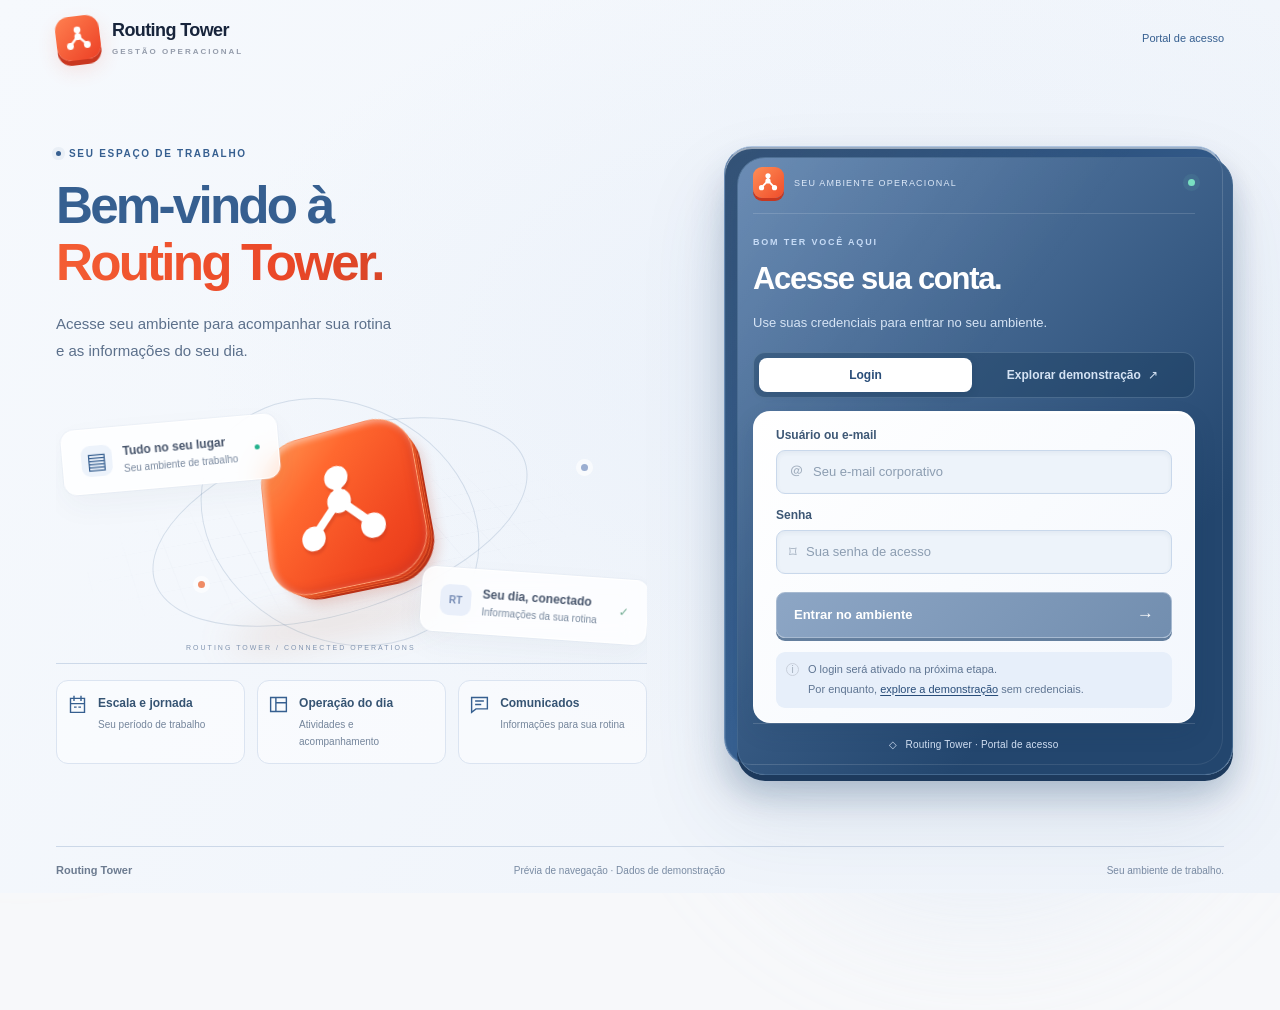
==== commit d9eb2193: "Balance welcome layout and add dimensional blue account card" ====
--- a/index.html
+++ b/index.html
@@ -1,5 +1,5 @@
 <!doctype html>
-<html lang="pt-BR"><head><meta charset="utf-8"><meta name="viewport" content="width=device-width,initial-scale=1"><meta name="theme-color" content="#f7f8fa"><meta name="description" content="Acesse seu ambiente na Routing Tower."><title>Routing Tower · Bem-vindo</title><link rel="icon" href="./panels/icons/icon32.png"><link rel="stylesheet" href="./assets/landing.css?v=20261027h"></head>
+<html lang="pt-BR"><head><meta charset="utf-8"><meta name="viewport" content="width=device-width,initial-scale=1"><meta name="theme-color" content="#f7f8fa"><meta name="description" content="Acesse seu ambiente na Routing Tower."><title>Routing Tower · Bem-vindo</title><link rel="icon" href="./panels/icons/icon32.png"><link rel="stylesheet" href="./assets/landing.css?v=20261027i"></head>
 <body class="welcome-page">
 <div class="ambient ambient-orange" aria-hidden="true"></div><div class="ambient ambient-blue" aria-hidden="true"></div>
 <header class="navigation"><a href="./index.html" class="identity" aria-label="Routing Tower, início"><span class="identity-mark"><svg viewBox="0 0 100 100" fill="none" aria-hidden="true"><path d="M50 30V45M50 45L26 70M50 45L74 70" stroke="currentColor" stroke-width="7" stroke-linecap="round" stroke-linejoin="round"/><circle cx="50" cy="26" r="10" fill="currentColor"/><circle cx="50" cy="46" r="10" fill="currentColor"/><circle cx="25" cy="72" r="10" fill="currentColor"/><circle cx="75" cy="72" r="10" fill="currentColor"/></svg></span><span>Routing Tower<small>GESTÃO OPERACIONAL</small></span></a><nav aria-label="Acesso ao portal"><span class="welcome-environment">Portal de acesso</span></nav></header>
@@ -14,7 +14,7 @@
 <div class="float-label label-team"><span class="chip-avatar">RT</span><div><strong>Seu dia, conectado</strong><small>Informações da sua rotina</small></div><span class="chip-check">✓</span></div>
 <span class="orbit-dot dot-one" aria-hidden="true"></span><span class="orbit-dot dot-two" aria-hidden="true"></span><span class="coordinate" aria-hidden="true">ROUTING TOWER / CONNECTED OPERATIONS</span>
 </div>
-<div class="story-footer"><span class="connected-dots"><i></i><i></i><i></i></span><p>Acesso individual.<strong>Um ambiente para a sua rotina.</strong></p></div></div>
+<div class="welcome-context" aria-label="Informações do seu ambiente"><div><svg viewBox="0 0 24 24" fill="none" stroke="currentColor" stroke-width="1.6" aria-hidden="true"><path d="M4 5h16v16H4z M8 2v6 M16 2v6 M4 11h16 M8 15h3 M13 15h3"/></svg><span><strong>Escala e jornada</strong><small>Seu período de trabalho</small></span></div><div><svg viewBox="0 0 24 24" fill="none" stroke="currentColor" stroke-width="1.6" aria-hidden="true"><path d="M3 4h18v16H3z M9 4v16 M9 10h12"/></svg><span><strong>Operação do dia</strong><small>Atividades e acompanhamento</small></span></div><div><svg viewBox="0 0 24 24" fill="none" stroke="currentColor" stroke-width="1.6" aria-hidden="true"><path d="M3 4h18v13H8l-5 4z M7 8h10 M7 12h7"/></svg><span><strong>Comunicados</strong><small>Informações para sua rotina</small></span></div></div></div>
 <aside class="access-card" id="acesso" aria-labelledby="accessTitle"><div class="card-topline"><span class="mini-mark"><svg viewBox="0 0 100 100" fill="none" aria-hidden="true"><path d="M50 30V45M50 45L26 70M50 45L74 70" stroke="currentColor" stroke-width="7" stroke-linecap="round" stroke-linejoin="round"/><circle cx="50" cy="26" r="10" fill="currentColor"/><circle cx="50" cy="46" r="10" fill="currentColor"/><circle cx="25" cy="72" r="10" fill="currentColor"/><circle cx="75" cy="72" r="10" fill="currentColor"/></svg></span><span>SEU AMBIENTE OPERACIONAL</span><span class="card-dot"></span></div><div class="access-heading"><span class="welcome-kicker">BOM TER VOCÊ AQUI</span><h2 id="accessTitle">Acesse sua conta.</h2><p>Use suas credenciais para entrar no seu ambiente.</p></div>
 <div class="access-tabs" role="tablist" aria-label="Forma de acesso"><button id="loginTab" role="tab" aria-selected="true" aria-controls="loginPanel">Login</button><button id="demoTab" role="tab" aria-selected="false" aria-controls="demoPanel">Explorar demonstração <span>↗</span></button></div>
 <section id="loginPanel" role="tabpanel" aria-labelledby="loginTab"><form id="accessForm"><label for="username">Usuário ou e-mail</label><div class="input-shell"><span aria-hidden="true">＠</span><input id="username" type="text" placeholder="Seu e-mail corporativo" autocomplete="off" disabled></div><label for="password">Senha</label><div class="input-shell"><span aria-hidden="true">⌑</span><input id="password" type="password" placeholder="Sua senha de acesso" autocomplete="off" disabled></div><button class="enter-button" type="submit" disabled>Entrar no ambiente <span>→</span></button></form><div class="preview-notice"><span aria-hidden="true">i</span><p>O login será ativado na próxima etapa.<br>Por enquanto, <button id="tryDemo">explore a demonstração</button> sem credenciais.</p></div></section>
@@ -22,4 +22,4 @@
 <div class="access-bottom"><span class="lock-icon" aria-hidden="true">◇</span> Routing Tower · Portal de acesso</div></aside>
 </section>
 
-</main><footer><span class="footer-brand">Routing Tower</span><span>Prévia de navegação · Dados de demonstração</span><span>Seu ambiente de trabalho.</span></footer><script src="./assets/portal.js?v=20261027h" defer></script></body></html>+</main><footer><span class="footer-brand">Routing Tower</span><span>Prévia de navegação · Dados de demonstração</span><span>Seu ambiente de trabalho.</span></footer><script src="./assets/portal.js?v=20261027i" defer></script></body></html>
--- a/assets/landing.css
+++ b/assets/landing.css
@@ -30,3 +30,49 @@
 .welcome-page .input-shell:focus-within,.welcome-page .select-shell:focus-within{border-color:var(--blue);box-shadow:0 0 0 3px #365f9015}
 .welcome-page .welcome-environment{color:var(--blue)}.welcome-page .ambient-blue{background:radial-gradient(circle,#c6d8f0,transparent 67%);opacity:.7}
 .welcome-page .orbit{border-color:#365f902b}.welcome-page .chip-icon{color:var(--blue);background:#edf3fb}.welcome-page .profile-preview>span{color:var(--blue);background:#e2ecf9}
+/* Balanced welcome composition and dimensional access card. */
+.welcome-page{background:radial-gradient(ellipse at 70% 40%,#dce7f65e,transparent 55%),linear-gradient(125deg,#f6f9fd,#eef3fa)}
+.welcome-page .navigation{max-width:1510px;width:calc(100% - 112px);padding:0;height:92px}
+.welcome-page .hero-layout{max-width:1510px;width:calc(100% - 112px);padding:24px 0 38px;grid-template-columns:minmax(0,1fr) minmax(440px,500px);gap:clamp(48px,6vw,112px);min-height:calc(100svh - 154px)}
+.welcome-page h1{color:var(--blue);font-size:clamp(48px,4.6vw,72px);letter-spacing:-2.8px;margin:23px 0}
+.welcome-page h1 em{background:linear-gradient(105deg,#f45e34,#ea4727 70%,#d84628);background-clip:text;color:transparent}
+.welcome-page .intro{font-size:15px;line-height:1.85;color:#5c708b;max-width:490px}
+.welcome-page .eyebrow{font-size:10px;letter-spacing:1.7px}
+.welcome-page .scene{height:350px;max-width:690px;width:100%;margin:8px 0 0}
+.welcome-page .brand-float{width:190px;height:190px;top:65px;left:48%}
+.welcome-page .brand-face svg{width:146px;height:146px}
+.welcome-page .brand-face,.welcome-page .brand-back,.welcome-page .brand-layer{border-radius:44px}
+.welcome-page .orbit{top:174px;width:430px;height:180px}.welcome-page .orbit-two{width:320px;height:270px}
+.welcome-page .ground-shadow{top:278px;width:230px}
+.welcome-page .label-plan{left:1%;top:76px}.welcome-page .label-team{right:0;top:240px}
+.welcome-page .float-label{padding:16px 18px}.welcome-page .float-label strong{font-size:12px}.welcome-page .float-label small{font-size:10px;color:#78889e}
+.welcome-page .coordinate{left:22%;bottom:12px;color:#8194b0;font-size:7px}
+.welcome-context{display:grid;grid-template-columns:repeat(3,minmax(0,1fr));gap:12px;padding-top:22px;border-top:1px solid #cdd9e9}
+.welcome-context>div{display:flex;gap:10px;align-items:flex-start;min-width:0;padding:15px 10px;background:#ffffff70;border:1px solid #dbe4f1;border-radius:12px}
+.welcome-context svg{width:21px;height:21px;flex:none;color:var(--blue)}.welcome-context strong{display:block;font-size:12px;line-height:1.5;color:#365473;font-weight:650}.welcome-context small{display:block;font-size:10px;line-height:1.7;color:#74859b;margin-top:4px}
+.welcome-page .access-card{background:linear-gradient(140deg,#25466d,#365f90 52%,#456fa0);border:1px solid #6c8eb6;border-top:1px solid #afc5e1;border-radius:28px;padding:26px 28px 0;backdrop-filter:none;box-shadow:0 2px 0 #ffffff80 inset,-1px 0 0 #adc6e950 inset,0 22px 40px #193d682e,0 45px 85px #274e7720;transform:translateZ(0)}
+.welcome-page .access-card::before{inset:0;border-radius:27px;border:1px solid #ffffff16;background:linear-gradient(125deg,#ffffff12,transparent 45%);z-index:-1}
+.welcome-page .access-card::after{content:"";position:absolute;inset:10px -10px -10px 12px;border-radius:28px;background:linear-gradient(135deg,#6185b0,#23466e 75%);border:1px solid #43678e;z-index:-2;box-shadow:0 6px 0 #1d3a5d,0 18px 30px #1c3e6324;pointer-events:none}
+.welcome-page .card-topline{color:#dce8f8;border-color:#ffffff24;font-size:9px;padding-bottom:19px;letter-spacing:1.2px}
+.welcome-page .mini-mark{background:linear-gradient(135deg,#ff8d54,#ef4d2b);color:white;width:31px;height:31px;padding:2px;border-radius:9px;box-shadow:0 3px 0 #c73820}
+.welcome-page .card-dot{width:7px;height:7px;background:#79e0c1;box-shadow:0 0 0 5px #79e0c115}
+.welcome-page .access-heading{padding:23px 0 17px}.welcome-page .welcome-kicker{color:#c6dbf6;font-size:9px}.welcome-page .access-heading h2{font-size:35px;color:#fff;letter-spacing:-1.3px;margin:11px 0}.welcome-page .access-heading>p{font-size:13px;color:#d6e4f5;max-width:none;margin-bottom:6px}
+.welcome-page .access-tabs{background:#17385860;border:1px solid #a0bdd545;border-radius:12px;padding:5px;margin-bottom:16px}
+.welcome-page .access-tabs button{color:#d5e3f4;padding:12px 8px;font-size:12px;border-radius:8px}
+.welcome-page .access-tabs button[aria-selected=true]{background:#fff;color:#294d79;box-shadow:0 3px 8px #122d4a28}
+.welcome-page #loginPanel,.welcome-page #demoPanel{background:linear-gradient(135deg,#fff,#f3f7fd);border:1px solid #ffffffd0;border-radius:17px;padding:2px 22px 0;box-shadow:0 2px 0 #fff inset,0 9px 22px #17385b20;color:var(--ink)}
+.welcome-page label{margin:18px 0 9px;font-size:12px;color:#3d5775}
+.welcome-page .input-shell{height:49px;background:#edf3fa;border-color:#c9d8eb;box-shadow:inset 0 2px 4px #2b4d7410}
+.welcome-page .input-shell input{font-size:13px}.welcome-page .input-shell input:disabled{-webkit-text-fill-color:#8c9db1}
+.welcome-page .enter-button{background:linear-gradient(135deg,#365f90,#274c77);border:1px solid #547aaa;box-shadow:0 4px 0 #1c3d63,0 8px 16px #294d7925;min-height:49px;font-size:13px;margin-top:22px}
+.welcome-page .enter-button:disabled{opacity:1;background:linear-gradient(135deg,#8da6c5,#728eaf);border-color:#a7bad1;color:#fff;box-shadow:0 3px 0 #647f9e;cursor:not-allowed}
+.welcome-page .enter-button:hover:not(:disabled){background:linear-gradient(135deg,#426fa5,#294d79);box-shadow:0 4px 0 #1c3d63,0 10px 22px #294d7933}
+.welcome-page .preview-notice{background:#e7effa;padding:10px 11px;border-radius:9px;margin:18px 0;color:#586e8d}.welcome-page .preview-notice p{font-size:11px;line-height:1.8;color:#5f7592}
+.welcome-page .profile-preview{min-height:102px;margin-top:17px}.welcome-page .select-shell select{background:#f3f7fc;font-size:13px}
+.welcome-page .access-bottom{border-color:#ffffff24;color:#d3e1f4;font-size:10px;padding:19px 0}
+.welcome-page footer{width:calc(100% - 112px);max-width:1510px;padding:20px 0;color:#798ba3;border-color:#ccd8e8}
+@media(max-width:1150px){.welcome-page .navigation,.welcome-page .hero-layout,.welcome-page footer{width:calc(100% - 64px)}.welcome-page .hero-layout{grid-template-columns:minmax(0,1fr) 430px;gap:38px}.welcome-page h1{font-size:50px}.welcome-page .scene{height:320px}.welcome-page .brand-float{width:166px;height:166px;top:67px}.welcome-page .brand-face svg{width:126px;height:126px}.welcome-page .float-label{padding:12px}.welcome-page .float-label strong{font-size:10px}.welcome-page .float-label small{font-size:8px}.welcome-page .label-plan{top:52px}.welcome-page .label-team{top:233px}.welcome-context{gap:8px}.welcome-context>div{display:block;padding:12px}.welcome-context svg{margin-bottom:7px}.welcome-context strong{font-size:11px}.welcome-context small{font-size:9px}}
+@media(max-width:950px){.welcome-page .hero-layout{grid-template-columns:minmax(0,1fr) 400px;gap:30px}.welcome-page h1{font-size:44px;letter-spacing:-2px}.welcome-page .intro{font-size:13px}.welcome-page .intro br{display:none}.welcome-page .scene{height:295px}.welcome-page .brand-float{width:150px;height:150px;top:60px}.welcome-page .brand-face svg{width:115px;height:115px}.welcome-page .orbit{width:330px;top:155px}.welcome-page .orbit-two{width:230px;height:230px}.welcome-page .label-plan{top:29px}.welcome-page .label-team{top:225px}.welcome-page .ground-shadow{top:238px}.welcome-page .coordinate{display:none}.welcome-page .access-card{padding:24px 22px 0}.welcome-page .access-heading h2{font-size:31px}.welcome-context{grid-template-columns:1fr;gap:7px;padding-top:14px}.welcome-context>div{display:flex;align-items:center;padding:8px 10px}.welcome-context svg{margin:0}.welcome-context small{display:none}}
+@media(max-width:850px){.welcome-page .navigation{height:80px}.welcome-page .hero-layout{max-width:640px;grid-template-columns:1fr;gap:30px;padding-top:15px;padding-bottom:38px;min-height:0}.welcome-page .story{display:grid;grid-template-columns:1fr;justify-items:center;text-align:center}.welcome-page h1{font-size:48px;margin:18px 0}.welcome-page .intro{font-size:14px;max-width:440px}.welcome-page .scene{max-width:480px;height:275px;margin-top:8px}.welcome-page .brand-float{top:43px}.welcome-page .label-plan{top:36px}.welcome-page .label-team{top:187px}.welcome-page .ground-shadow{top:220px}.welcome-page .orbit{top:140px}.welcome-context{grid-template-columns:repeat(3,minmax(0,1fr));width:100%;gap:10px}.welcome-context>div{display:block;padding:12px 8px}.welcome-context svg{margin-bottom:6px}.welcome-context small{display:block}.welcome-page .access-card{width:100%;max-width:510px;padding:26px 26px 0}.welcome-page .access-card::after{inset:8px -7px -8px 9px}.welcome-page footer{flex-wrap:wrap;justify-content:center}}
+@media(max-width:500px){.welcome-page .navigation,.welcome-page .hero-layout,.welcome-page footer{width:calc(100% - 40px)}.welcome-page .navigation{height:76px}.welcome-page h1{font-size:40px;letter-spacing:-1.8px}.welcome-page .eyebrow{font-size:8px}.welcome-page .intro{font-size:13px}.welcome-page .hero-layout{gap:27px;padding-top:10px}.welcome-page .scene{height:240px}.welcome-page .brand-float{width:128px;height:128px;top:44px}.welcome-page .brand-face svg{width:96px;height:96px}.welcome-page .brand-face,.welcome-page .brand-back,.welcome-page .brand-layer{border-radius:31px}.welcome-page .orbit{width:285px;top:126px;height:130px}.welcome-page .orbit-two{width:220px;height:190px}.welcome-page .float-label{padding:10px;gap:7px}.welcome-page .float-label strong{font-size:9px}.welcome-page .float-label small{font-size:7px}.welcome-page .label-plan{top:29px}.welcome-page .label-team{top:173px}.welcome-page .ground-shadow{top:191px}.welcome-context{padding-top:15px;gap:7px}.welcome-context>div{padding:10px 6px}.welcome-context strong{font-size:10px}.welcome-context small{font-size:9px}.welcome-context svg{width:19px;height:19px}.welcome-page .access-card{padding:22px 18px 0;border-radius:23px}.welcome-page .access-card::after{border-radius:23px}.welcome-page .access-heading h2{font-size:29px}.welcome-page #loginPanel,.welcome-page #demoPanel{padding:1px 16px 0}.welcome-page .access-tabs button{font-size:10px;padding:11px 5px}.welcome-page .access-heading>p{font-size:12px}.welcome-page .card-topline{font-size:8px}.welcome-page .access-bottom{font-size:9px}.welcome-page footer{font-size:9px}}
+@media(min-width:1050px) and (max-height:900px){.welcome-page .navigation{height:76px}.welcome-page .hero-layout{min-height:calc(100svh - 130px);padding:18px 0 28px}.welcome-page h1{font-size:clamp(48px,4vw,64px);margin:18px 0}.welcome-page .scene{height:290px}.welcome-page .brand-float{width:166px;height:166px;top:50px}.welcome-page .brand-face svg{width:126px;height:126px}.welcome-page .orbit{top:149px;width:390px}.welcome-page .orbit-two{width:290px;height:235px}.welcome-page .label-plan{top:49px}.welcome-page .label-team{top:200px}.welcome-page .ground-shadow{top:234px}.welcome-context{padding-top:16px}.welcome-context>div{padding:13px 10px}.welcome-page .access-card{padding-top:20px}.welcome-page .card-topline{padding-bottom:15px}.welcome-page .access-heading{padding:17px 0 12px}.welcome-page .access-heading h2{font-size:31px}.welcome-page .access-tabs{margin-bottom:13px}.welcome-page .access-tabs button{padding:10px 8px}.welcome-page label{margin:14px 0 8px}.welcome-page .input-shell{height:44px}.welcome-page .enter-button{min-height:44px;margin-top:18px;padding-top:12px;padding-bottom:12px}.welcome-page .preview-notice{margin:14px 0;padding:8px 10px}.welcome-page .access-bottom{padding:15px 0}.welcome-page footer{padding:17px 0}}
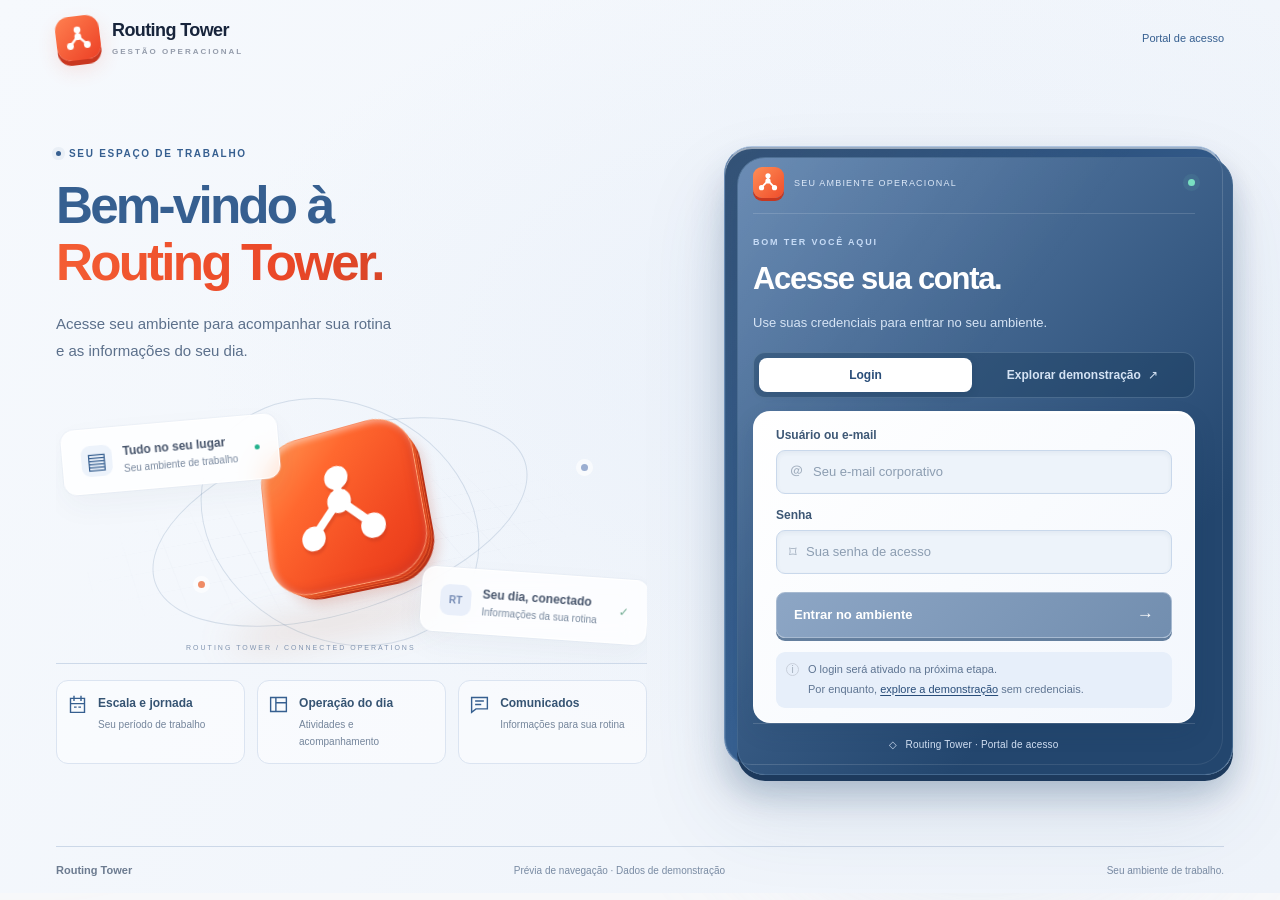
==== commit 0d4edd78: "Rename support role to Analista de apoio" ====
--- a/index.html
+++ b/index.html
@@ -1,5 +1,5 @@
 <!doctype html>
-<html lang="pt-BR"><head><meta charset="utf-8"><meta name="viewport" content="width=device-width,initial-scale=1"><meta name="theme-color" content="#f7f8fa"><meta name="description" content="Acesse seu ambiente na Routing Tower."><title>Routing Tower · Bem-vindo</title><link rel="icon" href="./panels/icons/icon32.png"><link rel="stylesheet" href="./assets/landing.css?v=20261027i"></head>
+<html lang="pt-BR"><head><meta charset="utf-8"><meta name="viewport" content="width=device-width,initial-scale=1"><meta name="theme-color" content="#f7f8fa"><meta name="description" content="Acesse seu ambiente na Routing Tower."><title>Routing Tower · Bem-vindo</title><link rel="icon" href="./panels/icons/icon32.png"><link rel="stylesheet" href="./assets/landing.css?v=20261029a"></head>
 <body class="welcome-page">
 <div class="ambient ambient-orange" aria-hidden="true"></div><div class="ambient ambient-blue" aria-hidden="true"></div>
 <header class="navigation"><a href="./index.html" class="identity" aria-label="Routing Tower, início"><span class="identity-mark"><svg viewBox="0 0 100 100" fill="none" aria-hidden="true"><path d="M50 30V45M50 45L26 70M50 45L74 70" stroke="currentColor" stroke-width="7" stroke-linecap="round" stroke-linejoin="round"/><circle cx="50" cy="26" r="10" fill="currentColor"/><circle cx="50" cy="46" r="10" fill="currentColor"/><circle cx="25" cy="72" r="10" fill="currentColor"/><circle cx="75" cy="72" r="10" fill="currentColor"/></svg></span><span>Routing Tower<small>GESTÃO OPERACIONAL</small></span></a><nav aria-label="Acesso ao portal"><span class="welcome-environment">Portal de acesso</span></nav></header>
@@ -18,8 +18,8 @@
 <aside class="access-card" id="acesso" aria-labelledby="accessTitle"><div class="card-topline"><span class="mini-mark"><svg viewBox="0 0 100 100" fill="none" aria-hidden="true"><path d="M50 30V45M50 45L26 70M50 45L74 70" stroke="currentColor" stroke-width="7" stroke-linecap="round" stroke-linejoin="round"/><circle cx="50" cy="26" r="10" fill="currentColor"/><circle cx="50" cy="46" r="10" fill="currentColor"/><circle cx="25" cy="72" r="10" fill="currentColor"/><circle cx="75" cy="72" r="10" fill="currentColor"/></svg></span><span>SEU AMBIENTE OPERACIONAL</span><span class="card-dot"></span></div><div class="access-heading"><span class="welcome-kicker">BOM TER VOCÊ AQUI</span><h2 id="accessTitle">Acesse sua conta.</h2><p>Use suas credenciais para entrar no seu ambiente.</p></div>
 <div class="access-tabs" role="tablist" aria-label="Forma de acesso"><button id="loginTab" role="tab" aria-selected="true" aria-controls="loginPanel">Login</button><button id="demoTab" role="tab" aria-selected="false" aria-controls="demoPanel">Explorar demonstração <span>↗</span></button></div>
 <section id="loginPanel" role="tabpanel" aria-labelledby="loginTab"><form id="accessForm"><label for="username">Usuário ou e-mail</label><div class="input-shell"><span aria-hidden="true">＠</span><input id="username" type="text" placeholder="Seu e-mail corporativo" autocomplete="off" disabled></div><label for="password">Senha</label><div class="input-shell"><span aria-hidden="true">⌑</span><input id="password" type="password" placeholder="Sua senha de acesso" autocomplete="off" disabled></div><button class="enter-button" type="submit" disabled>Entrar no ambiente <span>→</span></button></form><div class="preview-notice"><span aria-hidden="true">i</span><p>O login será ativado na próxima etapa.<br>Por enquanto, <button id="tryDemo">explore a demonstração</button> sem credenciais.</p></div></section>
-<section id="demoPanel" role="tabpanel" aria-labelledby="demoTab" hidden><form id="loginForm"><label for="demoRole">Como você quer explorar?</label><div class="select-shell"><select id="demoRole" name="role"><option value="supervisor">Supervisor</option><option value="analista">Analista</option><option value="analista_senior">Analista sênior</option><option value="coordenador">Coordenador</option><option value="gerente">Gerente</option></select><span>⌄</span></div><div class="profile-preview"><span id="profileIcon">◈</span><div><strong id="profileName">Ambiente de demonstração</strong><p id="profileDescription">Navegue pelo painel com dados fictícios.</p></div></div><button id="submitLogin" class="enter-button" type="submit">Explorar ambiente <span>→</span></button></form><div class="preview-notice"><span aria-hidden="true">i</span><p>Dados fictícios para testar a navegação.<br>Nenhuma ação altera a operação real.</p></div></section>
+<section id="demoPanel" role="tabpanel" aria-labelledby="demoTab" hidden><form id="loginForm"><label for="demoRole">Como você quer explorar?</label><div class="select-shell"><select id="demoRole" name="role"><option value="supervisor">Supervisor</option><option value="analista">Analista</option><option value="analista_senior">Analista de apoio</option><option value="coordenador">Coordenador</option><option value="gerente">Gerente</option></select><span>⌄</span></div><div class="profile-preview"><span id="profileIcon">◈</span><div><strong id="profileName">Ambiente de demonstração</strong><p id="profileDescription">Navegue pelo painel com dados fictícios.</p></div></div><button id="submitLogin" class="enter-button" type="submit">Explorar ambiente <span>→</span></button></form><div class="preview-notice"><span aria-hidden="true">i</span><p>Dados fictícios para testar a navegação.<br>Nenhuma ação altera a operação real.</p></div></section>
 <div class="access-bottom"><span class="lock-icon" aria-hidden="true">◇</span> Routing Tower · Portal de acesso</div></aside>
 </section>
 
-</main><footer><span class="footer-brand">Routing Tower</span><span>Prévia de navegação · Dados de demonstração</span><span>Seu ambiente de trabalho.</span></footer><script src="./assets/portal.js?v=20261027i" defer></script></body></html>+</main><footer><span class="footer-brand">Routing Tower</span><span>Prévia de navegação · Dados de demonstração</span><span>Seu ambiente de trabalho.</span></footer><script src="./assets/portal.js?v=20261029a" defer></script></body></html>
--- a/assets/landing.css
+++ b/assets/landing.css
@@ -76,3 +76,4 @@
 @media(max-width:850px){.welcome-page .navigation{height:80px}.welcome-page .hero-layout{max-width:640px;grid-template-columns:1fr;gap:30px;padding-top:15px;padding-bottom:38px;min-height:0}.welcome-page .story{display:grid;grid-template-columns:1fr;justify-items:center;text-align:center}.welcome-page h1{font-size:48px;margin:18px 0}.welcome-page .intro{font-size:14px;max-width:440px}.welcome-page .scene{max-width:480px;height:275px;margin-top:8px}.welcome-page .brand-float{top:43px}.welcome-page .label-plan{top:36px}.welcome-page .label-team{top:187px}.welcome-page .ground-shadow{top:220px}.welcome-page .orbit{top:140px}.welcome-context{grid-template-columns:repeat(3,minmax(0,1fr));width:100%;gap:10px}.welcome-context>div{display:block;padding:12px 8px}.welcome-context svg{margin-bottom:6px}.welcome-context small{display:block}.welcome-page .access-card{width:100%;max-width:510px;padding:26px 26px 0}.welcome-page .access-card::after{inset:8px -7px -8px 9px}.welcome-page footer{flex-wrap:wrap;justify-content:center}}
 @media(max-width:500px){.welcome-page .navigation,.welcome-page .hero-layout,.welcome-page footer{width:calc(100% - 40px)}.welcome-page .navigation{height:76px}.welcome-page h1{font-size:40px;letter-spacing:-1.8px}.welcome-page .eyebrow{font-size:8px}.welcome-page .intro{font-size:13px}.welcome-page .hero-layout{gap:27px;padding-top:10px}.welcome-page .scene{height:240px}.welcome-page .brand-float{width:128px;height:128px;top:44px}.welcome-page .brand-face svg{width:96px;height:96px}.welcome-page .brand-face,.welcome-page .brand-back,.welcome-page .brand-layer{border-radius:31px}.welcome-page .orbit{width:285px;top:126px;height:130px}.welcome-page .orbit-two{width:220px;height:190px}.welcome-page .float-label{padding:10px;gap:7px}.welcome-page .float-label strong{font-size:9px}.welcome-page .float-label small{font-size:7px}.welcome-page .label-plan{top:29px}.welcome-page .label-team{top:173px}.welcome-page .ground-shadow{top:191px}.welcome-context{padding-top:15px;gap:7px}.welcome-context>div{padding:10px 6px}.welcome-context strong{font-size:10px}.welcome-context small{font-size:9px}.welcome-context svg{width:19px;height:19px}.welcome-page .access-card{padding:22px 18px 0;border-radius:23px}.welcome-page .access-card::after{border-radius:23px}.welcome-page .access-heading h2{font-size:29px}.welcome-page #loginPanel,.welcome-page #demoPanel{padding:1px 16px 0}.welcome-page .access-tabs button{font-size:10px;padding:11px 5px}.welcome-page .access-heading>p{font-size:12px}.welcome-page .card-topline{font-size:8px}.welcome-page .access-bottom{font-size:9px}.welcome-page footer{font-size:9px}}
 @media(min-width:1050px) and (max-height:900px){.welcome-page .navigation{height:76px}.welcome-page .hero-layout{min-height:calc(100svh - 130px);padding:18px 0 28px}.welcome-page h1{font-size:clamp(48px,4vw,64px);margin:18px 0}.welcome-page .scene{height:290px}.welcome-page .brand-float{width:166px;height:166px;top:50px}.welcome-page .brand-face svg{width:126px;height:126px}.welcome-page .orbit{top:149px;width:390px}.welcome-page .orbit-two{width:290px;height:235px}.welcome-page .label-plan{top:49px}.welcome-page .label-team{top:200px}.welcome-page .ground-shadow{top:234px}.welcome-context{padding-top:16px}.welcome-context>div{padding:13px 10px}.welcome-page .access-card{padding-top:20px}.welcome-page .card-topline{padding-bottom:15px}.welcome-page .access-heading{padding:17px 0 12px}.welcome-page .access-heading h2{font-size:31px}.welcome-page .access-tabs{margin-bottom:13px}.welcome-page .access-tabs button{padding:10px 8px}.welcome-page label{margin:14px 0 8px}.welcome-page .input-shell{height:44px}.welcome-page .enter-button{min-height:44px;margin-top:18px;padding-top:12px;padding-bottom:12px}.welcome-page .preview-notice{margin:14px 0;padding:8px 10px}.welcome-page .access-bottom{padding:15px 0}.welcome-page footer{padding:17px 0}}
+.welcome-page>.ambient{position:fixed}
